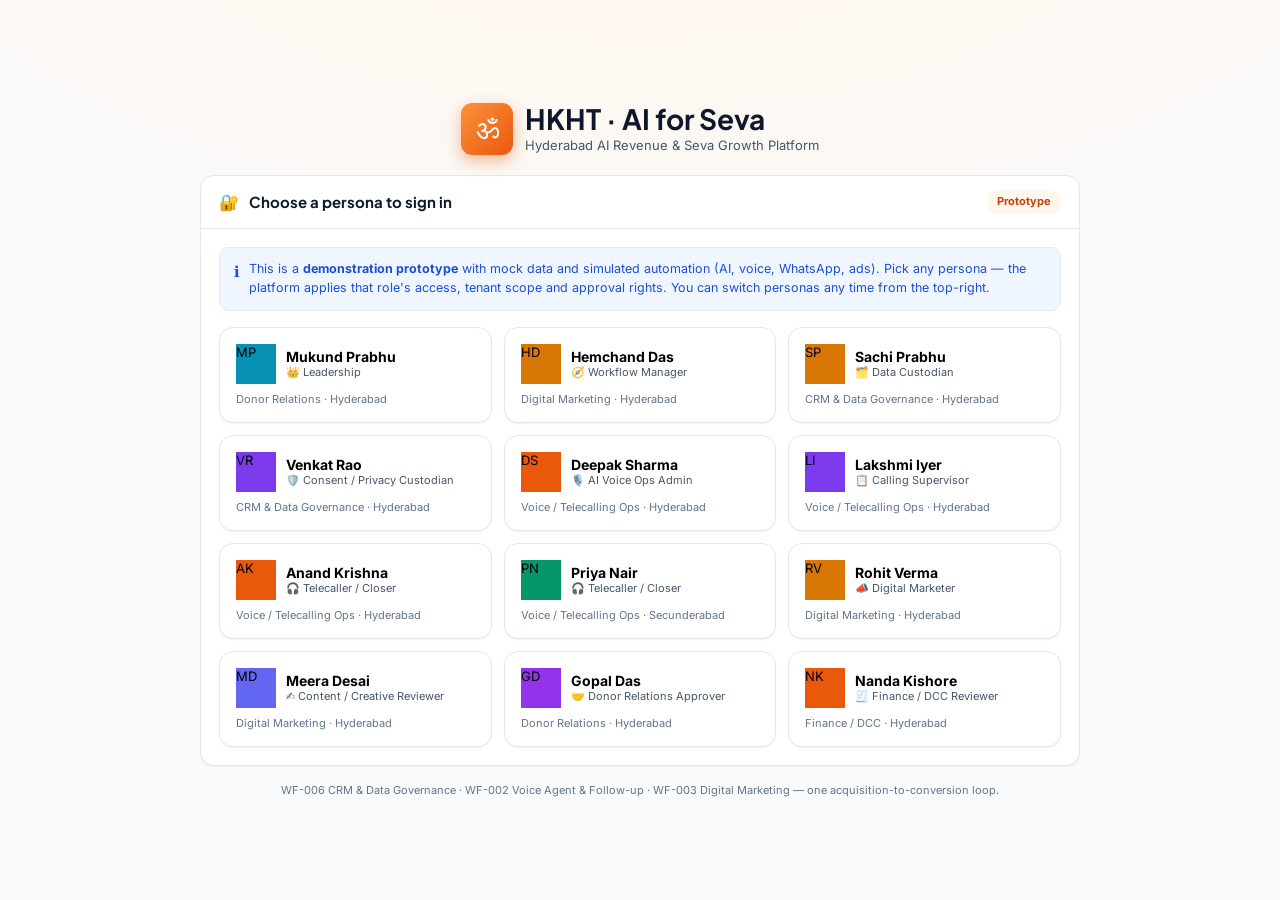
==== index.html @ 36365621 "Initial commit" ====
<!DOCTYPE html>
<html lang="en">
<head>
  <meta charset="UTF-8" />
  <meta name="viewport" content="width=device-width, initial-scale=1.0" />
  <title>HKHT · AI for Seva — Hyderabad Revenue & Seva Growth Platform</title>
  <meta name="description" content="HKHT AI for Seva — acquisition-to-conversion platform prototype (WF-006 CRM/Data Governance · WF-002 Voice Agent · WF-003 Digital Marketing)." />
  <link rel="preconnect" href="https://fonts.googleapis.com" />
  <link rel="preconnect" href="https://fonts.gstatic.com" crossorigin />
  <link href="https://fonts.googleapis.com/css2?family=Inter:wght@400;500;600;700;800&family=Plus+Jakarta+Sans:wght@600;700;800&display=swap" rel="stylesheet" />
  <link rel="stylesheet" href="css/tokens.css" />
  <link rel="stylesheet" href="css/base.css" />
  <link rel="stylesheet" href="css/layout.css" />
  <link rel="stylesheet" href="css/components.css" />
</head>
<body>
  <div id="app-root">
    <!-- App shell is rendered by js/app.js -->
    <div class="boot-splash" id="boot-splash">
      <div class="boot-mark">ॐ</div>
      <div class="boot-title">AI for Seva</div>
      <div class="boot-sub">Loading platform…</div>
    </div>
  </div>

  <!-- Toast + modal mount points -->
  <div id="toast-region" class="toast-region" aria-live="polite" aria-atomic="false"></div>
  <div id="modal-region" class="modal-region" aria-hidden="true"></div>
  <div id="drawer-region" class="drawer-region" aria-hidden="true"></div>

  <!-- Core (order matters: no ES modules, runs from file://) -->
  <script src="js/util.js"></script>
  <script src="js/seed.js"></script>
  <script src="js/store.js"></script>
  <script src="js/components.js"></script>
  <script src="js/router.js"></script>

  <!-- Screens -->
  <script src="js/screens/login.js"></script>
  <script src="js/screens/command-center.js"></script>
  <script src="js/screens/golden-journey.js"></script>
  <script src="js/screens/approvals.js"></script>
  <script src="js/screens/usage-cost.js"></script>
  <script src="js/screens/admin.js"></script>

  <!-- WF-006 -->
  <script src="js/screens/wf006-contacts.js"></script>
  <script src="js/screens/wf006-contact-detail.js"></script>
  <script src="js/screens/wf006-dedupe.js"></script>
  <script src="js/screens/wf006-quality.js"></script>
  <script src="js/screens/wf006-consent.js"></script>
  <script src="js/screens/wf006-intake.js"></script>
  <script src="js/screens/wf006-api-registry.js"></script>

  <!-- WF-002 -->
  <script src="js/screens/wf002-readiness.js"></script>
  <script src="js/screens/wf002-call-console.js"></script>
  <script src="js/screens/wf002-call-detail.js"></script>
  <script src="js/screens/wf002-tasks.js"></script>
  <script src="js/screens/wf002-whatsapp.js"></script>
  <script src="js/screens/wf002-escalations.js"></script>
  <script src="js/screens/wf002-scripts.js"></script>
  <script src="js/screens/wf002-dashboard.js"></script>

  <!-- WF-003 -->
  <script src="js/screens/wf003-campaigns.js"></script>
  <script src="js/screens/wf003-campaign-detail.js"></script>
  <script src="js/screens/wf003-builder.js"></script>
  <script src="js/screens/wf003-content.js"></script>
  <script src="js/screens/wf003-dashboard.js"></script>

  <script src="js/app.js"></script>
</body>
</html>
---- css/tokens.css ----
/* ============================================================
   AI for Seva — Design Tokens
   Warm "seva" palette: saffron/amber + deep indigo, neutral surfaces.
   ============================================================ */
:root {
  /* Brand */
  --saffron-50:#fff7ed;  --saffron-100:#ffedd5; --saffron-200:#fed7aa;
  --saffron-300:#fdba74; --saffron-400:#fb923c; --saffron-500:#f97316;
  --saffron-600:#ea580c; --saffron-700:#c2410c; --saffron-800:#9a3412;

  --indigo-50:#eef2ff;   --indigo-100:#e0e7ff;  --indigo-300:#a5b4fc;
  --indigo-500:#6366f1;  --indigo-600:#4f46e5;  --indigo-700:#4338ca;
  --indigo-800:#3730a3;  --indigo-900:#1e1b4b;

  /* Neutrals */
  --n-0:#ffffff;  --n-25:#fcfcfd; --n-50:#f8fafc; --n-100:#f1f5f9;
  --n-150:#eaeef3; --n-200:#e2e8f0; --n-300:#cbd5e1; --n-400:#94a3b8;
  --n-500:#64748b; --n-600:#475569; --n-700:#334155; --n-800:#1e293b;
  --n-900:#0f172a; --n-950:#020617;

  /* Status */
  --green-50:#ecfdf5; --green-100:#d1fae5; --green-500:#10b981; --green-600:#059669; --green-700:#047857;
  --amber-50:#fffbeb; --amber-100:#fef3c7; --amber-500:#f59e0b; --amber-600:#d97706; --amber-700:#b45309;
  --red-50:#fef2f2;   --red-100:#fee2e2;   --red-500:#ef4444;  --red-600:#dc2626;  --red-700:#b91c1c;
  --blue-50:#eff6ff;  --blue-100:#dbeafe;  --blue-500:#3b82f6; --blue-600:#2563eb;  --blue-700:#1d4ed8;
  --violet-50:#f5f3ff; --violet-100:#ede9fe; --violet-500:#8b5cf6; --violet-600:#7c3aed;
  --teal-50:#f0fdfa;  --teal-100:#ccfbf1;  --teal-500:#14b8a6; --teal-600:#0d9488;
  --pink-50:#fdf2f8;  --pink-100:#fce7f3;  --pink-500:#ec4899;

  /* Semantic */
  --bg:            var(--n-50);
  --bg-elev:       var(--n-0);
  --bg-sunken:     var(--n-100);
  --surface:       var(--n-0);
  --surface-2:     var(--n-50);
  --border:        var(--n-200);
  --border-strong: var(--n-300);
  --text:          var(--n-900);
  --text-2:        var(--n-600);
  --text-3:        var(--n-500);
  --text-inv:      var(--n-0);
  --primary:       var(--saffron-600);
  --primary-hover: var(--saffron-700);
  --primary-soft:  var(--saffron-50);
  --accent:        var(--indigo-600);
  --accent-soft:   var(--indigo-50);

  --ring: 0 0 0 3px rgba(234,88,12,.28);

  /* Typography */
  --font: 'Inter', system-ui, -apple-system, 'Segoe UI', Roboto, sans-serif;
  --font-display: 'Plus Jakarta Sans', var(--font);
  --fs-xs:11px; --fs-sm:12px; --fs-base:13px; --fs-md:14px; --fs-lg:16px;
  --fs-xl:20px; --fs-2xl:26px; --fs-3xl:34px;

  /* Radius / shadow / spacing */
  --r-sm:6px; --r-md:10px; --r-lg:14px; --r-xl:20px; --r-full:999px;
  --sh-xs:0 1px 2px rgba(15,23,42,.06);
  --sh-sm:0 1px 3px rgba(15,23,42,.08),0 1px 2px rgba(15,23,42,.04);
  --sh-md:0 4px 12px rgba(15,23,42,.08),0 2px 4px rgba(15,23,42,.04);
  --sh-lg:0 12px 32px rgba(15,23,42,.12),0 4px 8px rgba(15,23,42,.06);
  --sh-xl:0 24px 60px rgba(15,23,42,.18);

  --sidebar-w:260px;
  --topbar-h:60px;
  --maxw:1480px;
}

@media (prefers-color-scheme: dark) {
  :root.theme-auto {
    --bg:var(--n-950); --bg-elev:var(--n-900); --bg-sunken:#0b1120;
    --surface:#0f1729; --surface-2:#0b1120; --border:#1e293b; --border-strong:#334155;
    --text:#e2e8f0; --text-2:#94a3b8; --text-3:#64748b; --primary-soft:rgba(234,88,12,.12);
    --accent-soft:rgba(99,102,241,.14);
  }
}
---- css/base.css ----
/* ============================================================
   AI for Seva — Base / reset / typography / utilities
   ============================================================ */
*,*::before,*::after{box-sizing:border-box}
html,body{margin:0;padding:0}
html{-webkit-text-size-adjust:100%}
body{
  font-family:var(--font); font-size:var(--fs-base); line-height:1.5;
  color:var(--text); background:var(--bg); -webkit-font-smoothing:antialiased;
  text-rendering:optimizeLegibility;
}
h1,h2,h3,h4,h5{margin:0;font-family:var(--font-display);line-height:1.2;font-weight:700;color:var(--text)}
p{margin:0}
a{color:var(--accent);text-decoration:none}
a:hover{text-decoration:underline}
button{font-family:inherit;font-size:inherit;cursor:pointer}
input,select,textarea{font-family:inherit;font-size:inherit;color:var(--text)}
ul{margin:0;padding:0;list-style:none}
:focus-visible{outline:none;box-shadow:var(--ring);border-radius:var(--r-sm)}
img{max-width:100%;display:block}
code,kbd{font-family:ui-monospace,SFMono-Regular,Menlo,Consolas,monospace;font-size:.92em}

/* scrollbars */
*::-webkit-scrollbar{width:10px;height:10px}
*::-webkit-scrollbar-thumb{background:var(--n-300);border-radius:99px;border:2px solid transparent;background-clip:content-box}
*::-webkit-scrollbar-thumb:hover{background:var(--n-400);background-clip:content-box}
*::-webkit-scrollbar-track{background:transparent}

/* ---- text utils ---- */
.t-xs{font-size:var(--fs-xs)} .t-sm{font-size:var(--fs-sm)} .t-md{font-size:var(--fs-md)}
.t-lg{font-size:var(--fs-lg)} .t-xl{font-size:var(--fs-xl)} .t-2xl{font-size:var(--fs-2xl)}
.t-mut{color:var(--text-2)} .t-mut3{color:var(--text-3)}
.t-bold{font-weight:700} .t-semi{font-weight:600} .t-med{font-weight:500}
.t-up{text-transform:uppercase;letter-spacing:.06em;font-size:var(--fs-xs);font-weight:700;color:var(--text-3)}
.t-mono{font-family:ui-monospace,SFMono-Regular,Menlo,Consolas,monospace}
.t-right{text-align:right} .t-center{text-align:center}
.t-nowrap{white-space:nowrap}
.truncate{overflow:hidden;text-overflow:ellipsis;white-space:nowrap}
.t-num{font-variant-numeric:tabular-nums}

/* ---- layout utils ---- */
.row{display:flex;align-items:center} .col{display:flex;flex-direction:column}
.row-between{display:flex;align-items:center;justify-content:space-between}
.row-wrap{display:flex;flex-wrap:wrap;align-items:center}
.gap-2{gap:2px}.gap-4{gap:4px}.gap-6{gap:6px}.gap-8{gap:8px}.gap-10{gap:10px}
.gap-12{gap:12px}.gap-16{gap:16px}.gap-20{gap:20px}.gap-24{gap:24px}
.grow{flex:1 1 auto} .shrink0{flex-shrink:0}
.mt-4{margin-top:4px}.mt-8{margin-top:8px}.mt-12{margin-top:12px}.mt-16{margin-top:16px}.mt-20{margin-top:20px}.mt-24{margin-top:24px}
.mb-4{margin-bottom:4px}.mb-8{margin-bottom:8px}.mb-12{margin-bottom:12px}.mb-16{margin-bottom:16px}.mb-20{margin-bottom:20px}.mb-24{margin-bottom:24px}
.hidden{display:none!important}
.grid{display:grid;gap:16px}
.cols-2{grid-template-columns:repeat(2,1fr)}
.cols-3{grid-template-columns:repeat(3,1fr)}
.cols-4{grid-template-columns:repeat(4,1fr)}
.cols-auto{grid-template-columns:repeat(auto-fill,minmax(240px,1fr))}
@media(max-width:1100px){.cols-4{grid-template-columns:repeat(2,1fr)}.cols-3{grid-template-columns:repeat(2,1fr)}}
@media(max-width:720px){.cols-2,.cols-3,.cols-4{grid-template-columns:1fr}}

/* boot splash */
.boot-splash{position:fixed;inset:0;display:grid;place-content:center;justify-items:center;gap:8px;background:var(--bg);z-index:9999}
.boot-mark{font-size:48px;color:var(--primary)}
.boot-title{font-family:var(--font-display);font-weight:800;font-size:22px}
.boot-sub{color:var(--text-3);font-size:13px}

@keyframes spin{to{transform:rotate(360deg)}}
@keyframes fadeIn{from{opacity:0;transform:translateY(4px)}to{opacity:1;transform:none}}
@keyframes pulse{0%,100%{opacity:1}50%{opacity:.45}}
.anim-in{animation:fadeIn .22s ease both}
.pulse{animation:pulse 1.4s ease-in-out infinite}
.sr-only{position:absolute;width:1px;height:1px;padding:0;margin:-1px;overflow:hidden;clip:rect(0,0,0,0);border:0}
---- css/layout.css ----
/* ============================================================
   AI for Seva — App shell layout (sidebar + topbar + content)
   ============================================================ */
.app-shell{display:grid;grid-template-columns:var(--sidebar-w) 1fr;min-height:100vh}

/* ---------- Sidebar ---------- */
.sidebar{
  background:linear-gradient(180deg,var(--indigo-900),#161335 60%,#120f2c);
  color:#cdd2ee;display:flex;flex-direction:column;position:sticky;top:0;height:100vh;
  border-right:1px solid rgba(255,255,255,.06);z-index:30;
}
.sb-brand{display:flex;align-items:center;gap:10px;padding:16px 18px;border-bottom:1px solid rgba(255,255,255,.07)}
.sb-logo{width:38px;height:38px;border-radius:11px;display:grid;place-content:center;font-size:22px;
  background:linear-gradient(135deg,var(--saffron-400),var(--saffron-600));color:#fff;box-shadow:0 6px 16px rgba(234,88,12,.4);flex-shrink:0}
.sb-brand-txt b{font-family:var(--font-display);font-size:15px;color:#fff;display:block;letter-spacing:.2px}
.sb-brand-txt span{font-size:11px;color:#9aa0cf}
.sb-nav{flex:1;overflow-y:auto;padding:10px 10px 20px}
.sb-nav::-webkit-scrollbar-thumb{background:rgba(255,255,255,.16)}
.sb-group{margin-top:14px}
.sb-group-label{font-size:10.5px;text-transform:uppercase;letter-spacing:.1em;font-weight:700;color:#7d83b4;padding:6px 12px 4px;display:flex;align-items:center;gap:7px}
.sb-group-label .wf-tag{margin-left:auto;font-size:9px;background:rgba(255,255,255,.08);padding:1px 6px;border-radius:99px;color:#aeb3dc}
.sb-link{display:flex;align-items:center;gap:11px;padding:8px 12px;border-radius:9px;color:#c2c7ec;font-size:13px;font-weight:500;cursor:pointer;position:relative;transition:background .12s,color .12s}
.sb-link:hover{background:rgba(255,255,255,.07);color:#fff;text-decoration:none}
.sb-link.active{background:linear-gradient(90deg,rgba(249,115,22,.22),rgba(249,115,22,.05));color:#fff}
.sb-link.active::before{content:"";position:absolute;left:0;top:7px;bottom:7px;width:3px;border-radius:0 3px 3px 0;background:var(--saffron-400)}
.sb-link .ico{width:18px;text-align:center;font-size:15px;flex-shrink:0;opacity:.92}
.sb-link .badge-count{margin-left:auto;background:var(--saffron-500);color:#fff;font-size:10px;font-weight:700;min-width:18px;height:18px;border-radius:99px;display:grid;place-content:center;padding:0 5px}
.sb-foot{padding:12px 14px;border-top:1px solid rgba(255,255,255,.07);font-size:11px;color:#8186b5}
.sb-foot .demo-pill{display:inline-flex;align-items:center;gap:6px;background:rgba(255,255,255,.06);padding:4px 9px;border-radius:99px;color:#c9cdee;margin-bottom:8px}

/* ---------- Main ---------- */
.main-wrap{display:flex;flex-direction:column;min-width:0}
.topbar{height:var(--topbar-h);background:var(--surface);border-bottom:1px solid var(--border);
  display:flex;align-items:center;gap:14px;padding:0 22px;position:sticky;top:0;z-index:20}
.topbar .crumbs{display:flex;align-items:center;gap:7px;font-size:13px;color:var(--text-3);min-width:0}
.topbar .crumbs b{color:var(--text);font-weight:600}
.topbar-spacer{flex:1}
.content{padding:22px;max-width:var(--maxw);width:100%;margin:0 auto;flex:1}

/* tenant switcher chips in topbar */
.tenant-chip{display:flex;align-items:center;gap:8px;padding:5px 11px;border:1px solid var(--border);border-radius:var(--r-full);
  background:var(--surface);font-size:12.5px;font-weight:600;color:var(--text-2);cursor:pointer;transition:.12s}
.tenant-chip:hover{border-color:var(--border-strong);background:var(--surface-2)}
.tenant-chip .dot{width:8px;height:8px;border-radius:99px;background:var(--primary)}
.tenant-chip .ico{font-size:13px;opacity:.6}
.tenant-chip select{border:none;background:transparent;font-weight:600;color:var(--text);cursor:pointer;padding:0;font-size:12.5px}
.tenant-chip select:focus{outline:none}

.role-badge{display:flex;align-items:center;gap:8px;padding:4px 6px 4px 4px;border-radius:var(--r-full);border:1px solid var(--border);background:var(--surface);cursor:pointer}
.role-badge:hover{background:var(--surface-2)}
.avatar{width:30px;height:30px;border-radius:99px;background:linear-gradient(135deg,var(--indigo-500),var(--indigo-700));color:#fff;display:grid;place-content:center;font-weight:700;font-size:12px;flex-shrink:0}
.role-badge .who{line-height:1.15}
.role-badge .who b{font-size:12.5px;display:block}
.role-badge .who span{font-size:11px;color:var(--text-3)}

/* page header */
.page-head{display:flex;align-items:flex-start;gap:16px;margin-bottom:18px;flex-wrap:wrap}
.page-head .ph-title{font-size:var(--fs-2xl);font-weight:800;letter-spacing:-.4px}
.page-head .ph-sub{color:var(--text-2);font-size:13.5px;margin-top:3px;max-width:760px}
.page-head .ph-actions{margin-left:auto;display:flex;gap:8px;align-items:center;flex-wrap:wrap}

@media(max-width:900px){
  .app-shell{grid-template-columns:1fr}
  .sidebar{position:fixed;left:0;top:0;width:var(--sidebar-w);transform:translateX(-100%);transition:transform .2s}
  .sidebar.open{transform:none;box-shadow:var(--sh-xl)}
  .topbar .menu-btn{display:inline-grid}
  .scrim{position:fixed;inset:0;background:rgba(2,6,23,.5);z-index:25}
}
.menu-btn{display:none;place-content:center;width:36px;height:36px;border-radius:9px;border:1px solid var(--border);background:var(--surface)}
---- css/components.css ----
/* ============================================================
   AI for Seva — Components
   ============================================================ */

/* ---------- Buttons ---------- */
.btn{display:inline-flex;align-items:center;justify-content:center;gap:7px;border:1px solid var(--border);
  background:var(--surface);color:var(--text);font-weight:600;font-size:13px;padding:8px 14px;border-radius:9px;
  cursor:pointer;transition:.12s;white-space:nowrap;line-height:1}
.btn:hover{background:var(--surface-2);border-color:var(--border-strong)}
.btn:active{transform:translateY(1px)}
.btn:disabled{opacity:.5;cursor:not-allowed}
.btn .ico{font-size:14px}
.btn-primary{background:var(--primary);border-color:var(--primary);color:#fff}
.btn-primary:hover{background:var(--primary-hover);border-color:var(--primary-hover)}
.btn-accent{background:var(--accent);border-color:var(--accent);color:#fff}
.btn-accent:hover{background:var(--indigo-700)}
.btn-ghost{border-color:transparent;background:transparent}
.btn-ghost:hover{background:var(--surface-2)}
.btn-danger{background:var(--red-600);border-color:var(--red-600);color:#fff}
.btn-danger:hover{background:var(--red-700)}
.btn-success{background:var(--green-600);border-color:var(--green-600);color:#fff}
.btn-success:hover{background:var(--green-700)}
.btn-sm{padding:5px 10px;font-size:12px;border-radius:7px}
.btn-lg{padding:11px 20px;font-size:14px}
.btn-icon{padding:7px;width:34px;height:34px}
.btn-block{width:100%}

/* ---------- Cards ---------- */
.card{background:var(--surface);border:1px solid var(--border);border-radius:var(--r-lg);box-shadow:var(--sh-xs)}
.card-pad{padding:18px}
.card-head{display:flex;align-items:center;gap:10px;padding:14px 18px;border-bottom:1px solid var(--border)}
.card-head h3{font-size:15px;font-weight:700}
.card-head .ph-actions,.card-head .right{margin-left:auto;display:flex;gap:8px;align-items:center}
.card-body{padding:18px}
.card-foot{padding:12px 18px;border-top:1px solid var(--border);background:var(--surface-2);border-radius:0 0 var(--r-lg) var(--r-lg)}
.card-hover{transition:.15s;cursor:pointer}
.card-hover:hover{box-shadow:var(--sh-md);border-color:var(--border-strong);transform:translateY(-1px)}

/* ---------- KPI ---------- */
.kpi{background:var(--surface);border:1px solid var(--border);border-radius:var(--r-lg);padding:16px;box-shadow:var(--sh-xs);position:relative;overflow:hidden}
.kpi .kpi-top{display:flex;align-items:center;gap:9px;margin-bottom:10px}
.kpi .kpi-ico{width:32px;height:32px;border-radius:9px;display:grid;place-content:center;font-size:16px;background:var(--primary-soft);color:var(--primary)}
.kpi .kpi-label{font-size:12px;font-weight:600;color:var(--text-2)}
.kpi .kpi-val{font-size:27px;font-weight:800;letter-spacing:-.5px;font-variant-numeric:tabular-nums;line-height:1}
.kpi .kpi-sub{font-size:11.5px;color:var(--text-3);margin-top:6px;display:flex;align-items:center;gap:5px}
.kpi .trend{font-weight:700;font-size:11.5px;display:inline-flex;align-items:center;gap:3px}
.trend.up{color:var(--green-600)} .trend.down{color:var(--red-600)} .trend.flat{color:var(--text-3)}
.kpi-accent-amber .kpi-ico{background:var(--amber-50);color:var(--amber-600)}
.kpi-accent-green .kpi-ico{background:var(--green-50);color:var(--green-600)}
.kpi-accent-blue .kpi-ico{background:var(--blue-50);color:var(--blue-600)}
.kpi-accent-indigo .kpi-ico{background:var(--accent-soft);color:var(--accent)}
.kpi-accent-violet .kpi-ico{background:var(--violet-50);color:var(--violet-600)}
.kpi-accent-red .kpi-ico{background:var(--red-50);color:var(--red-600)}

/* ---------- Badges / pills ---------- */
.badge{display:inline-flex;align-items:center;gap:5px;font-size:11px;font-weight:700;padding:3px 9px;border-radius:var(--r-full);
  background:var(--n-100);color:var(--n-700);line-height:1.4;white-space:nowrap;border:1px solid transparent}
.badge .dot{width:6px;height:6px;border-radius:99px;background:currentColor;flex-shrink:0}
.badge-green{background:var(--green-50);color:var(--green-700)}
.badge-amber{background:var(--amber-50);color:var(--amber-700)}
.badge-red{background:var(--red-50);color:var(--red-700)}
.badge-blue{background:var(--blue-50);color:var(--blue-700)}
.badge-indigo{background:var(--accent-soft);color:var(--indigo-700)}
.badge-violet{background:var(--violet-50);color:var(--violet-600)}
.badge-teal{background:var(--teal-50);color:var(--teal-600)}
.badge-pink{background:var(--pink-50);color:var(--pink-500)}
.badge-saffron{background:var(--saffron-50);color:var(--saffron-700)}
.badge-neutral{background:var(--n-100);color:var(--n-600)}
.badge-outline{background:transparent;border-color:var(--border-strong);color:var(--text-2)}
.badge-lg{font-size:12px;padding:5px 11px}

/* risk gate */
.riskgate{display:inline-flex;align-items:center;gap:7px;font-weight:700;font-size:12px;padding:5px 12px;border-radius:var(--r-full)}
.riskgate .dot{width:10px;height:10px;border-radius:99px}
.riskgate.green{background:var(--green-50);color:var(--green-700)} .riskgate.green .dot{background:var(--green-500)}
.riskgate.amber{background:var(--amber-50);color:var(--amber-700)} .riskgate.amber .dot{background:var(--amber-500);box-shadow:0 0 0 3px var(--amber-100)}
.riskgate.red{background:var(--red-50);color:var(--red-700)} .riskgate.red .dot{background:var(--red-500)}

/* ID chip */
.idchip{display:inline-flex;align-items:center;gap:4px;font-family:ui-monospace,Menlo,Consolas,monospace;font-size:11px;font-weight:600;
  background:var(--n-100);color:var(--n-600);padding:2px 7px;border-radius:6px;border:1px solid var(--border);white-space:nowrap}
.idchip.clickable{cursor:pointer} .idchip.clickable:hover{background:var(--accent-soft);color:var(--accent);border-color:var(--indigo-300)}

/* ---------- Tables ---------- */
.tbl-wrap{overflow-x:auto;border-radius:var(--r-lg)}
table.tbl{width:100%;border-collapse:collapse;font-size:12.8px}
.tbl thead th{text-align:left;font-size:10.5px;text-transform:uppercase;letter-spacing:.06em;font-weight:700;color:var(--text-3);
  padding:10px 14px;border-bottom:1px solid var(--border);background:var(--surface-2);position:sticky;top:0;white-space:nowrap}
.tbl tbody td{padding:11px 14px;border-bottom:1px solid var(--border);vertical-align:middle;color:var(--text)}
.tbl tbody tr{transition:background .1s}
.tbl tbody tr:hover{background:var(--surface-2)}
.tbl tbody tr.clickable{cursor:pointer}
.tbl tbody tr:last-child td{border-bottom:none}
.tbl .td-strong{font-weight:600}
.tbl-compact tbody td{padding:8px 12px}
.tbl .col-num{text-align:right;font-variant-numeric:tabular-nums}

/* avatar cell */
.cell-person{display:flex;align-items:center;gap:9px}
.cell-person .av{width:30px;height:30px;border-radius:99px;display:grid;place-content:center;font-weight:700;font-size:11px;color:#fff;flex-shrink:0}
.cell-person .meta b{font-weight:600;display:block} .cell-person .meta span{font-size:11px;color:var(--text-3)}

/* ---------- Forms ---------- */
.field{display:flex;flex-direction:column;gap:5px;margin-bottom:14px}
.field label{font-size:12px;font-weight:600;color:var(--text-2)}
.field label .req{color:var(--red-500)}
.field .hint{font-size:11px;color:var(--text-3)}
.input,.select,.textarea{width:100%;border:1px solid var(--border-strong);border-radius:9px;padding:9px 11px;background:var(--surface);
  font-size:13px;color:var(--text);transition:.12s}
.input:focus,.select:focus,.textarea:focus{outline:none;border-color:var(--primary);box-shadow:var(--ring)}
.textarea{resize:vertical;min-height:84px;line-height:1.55}
.select{appearance:none;background-image:url("data:image/svg+xml,%3Csvg xmlns='http://www.w3.org/2000/svg' width='12' height='12' viewBox='0 0 24 24' fill='none' stroke='%2364748b' stroke-width='3'%3E%3Cpath d='M6 9l6 6 6-6'/%3E%3C/svg%3E");background-repeat:no-repeat;background-position:right 11px center;padding-right:30px}
.input-group{display:flex;align-items:center;gap:8px}
.search-box{position:relative;display:flex;align-items:center}
.search-box .ico{position:absolute;left:11px;color:var(--text-3);font-size:14px;pointer-events:none}
.search-box input{padding-left:32px}
.switch{position:relative;width:38px;height:22px;border-radius:99px;background:var(--n-300);cursor:pointer;transition:.15s;flex-shrink:0}
.switch.on{background:var(--green-500)}
.switch::after{content:"";position:absolute;top:2px;left:2px;width:18px;height:18px;border-radius:99px;background:#fff;transition:.15s;box-shadow:var(--sh-sm)}
.switch.on::after{left:18px}
.seg{display:inline-flex;background:var(--bg-sunken);border:1px solid var(--border);border-radius:9px;padding:3px;gap:2px}
.seg button{border:none;background:transparent;padding:6px 13px;border-radius:7px;font-weight:600;font-size:12.5px;color:var(--text-2);cursor:pointer}
.seg button.active{background:var(--surface);color:var(--text);box-shadow:var(--sh-xs)}

/* checkbox */
.chk{width:17px;height:17px;border-radius:5px;border:1.5px solid var(--border-strong);display:inline-grid;place-content:center;cursor:pointer;background:var(--surface);flex-shrink:0}
.chk.on{background:var(--primary);border-color:var(--primary);color:#fff}
.chk svg{width:11px;height:11px;stroke-width:3.5;opacity:0}
.chk.on svg{opacity:1}

/* ---------- Tabs ---------- */
.tabs{display:flex;gap:4px;border-bottom:1px solid var(--border);margin-bottom:18px;overflow-x:auto}
.tabs button{border:none;background:transparent;padding:10px 14px;font-weight:600;font-size:13px;color:var(--text-2);cursor:pointer;
  border-bottom:2px solid transparent;margin-bottom:-1px;white-space:nowrap;display:flex;align-items:center;gap:7px}
.tabs button:hover{color:var(--text)}
.tabs button.active{color:var(--primary);border-bottom-color:var(--primary)}
.tabs button .pill{background:var(--n-100);color:var(--text-2);font-size:10px;padding:1px 6px;border-radius:99px}

/* ---------- Modal / Drawer ---------- */
.modal-region,.drawer-region{position:fixed;inset:0;z-index:200;display:none}
.modal-region.show,.drawer-region.show{display:block}
.modal-scrim{position:absolute;inset:0;background:rgba(2,6,23,.55);backdrop-filter:blur(2px);animation:fadeIn .15s}
.modal{position:absolute;left:50%;top:50%;transform:translate(-50%,-50%);background:var(--surface);border-radius:var(--r-xl);
  box-shadow:var(--sh-xl);width:min(560px,calc(100vw - 32px));max-height:90vh;display:flex;flex-direction:column;animation:fadeIn .18s}
.modal.lg{width:min(820px,calc(100vw - 32px))}
.modal.xl{width:min(1040px,calc(100vw - 32px))}
.modal-head{display:flex;align-items:flex-start;gap:12px;padding:18px 20px;border-bottom:1px solid var(--border)}
.modal-head h3{font-size:17px}
.modal-head .sub{font-size:12.5px;color:var(--text-2);margin-top:2px}
.modal-head .x{margin-left:auto;width:32px;height:32px;border-radius:8px;border:1px solid var(--border);background:var(--surface);display:grid;place-content:center;cursor:pointer;flex-shrink:0}
.modal-head .x:hover{background:var(--surface-2)}
.modal-body{padding:20px;overflow-y:auto}
.modal-foot{padding:14px 20px;border-top:1px solid var(--border);display:flex;gap:8px;justify-content:flex-end;background:var(--surface-2);border-radius:0 0 var(--r-xl) var(--r-xl)}

.drawer{position:absolute;right:0;top:0;height:100%;background:var(--surface);box-shadow:var(--sh-xl);width:min(560px,100vw);
  display:flex;flex-direction:column;animation:drawerIn .2s ease}
.drawer.wide{width:min(760px,100vw)}
@keyframes drawerIn{from{transform:translateX(100%)}to{transform:none}}
.drawer-head{display:flex;align-items:flex-start;gap:12px;padding:18px 20px;border-bottom:1px solid var(--border)}
.drawer-body{padding:20px;overflow-y:auto;flex:1}
.drawer-foot{padding:14px 20px;border-top:1px solid var(--border);display:flex;gap:8px;background:var(--surface-2)}

/* ---------- Toast ---------- */
.toast-region{position:fixed;right:20px;bottom:20px;z-index:300;display:flex;flex-direction:column;gap:10px;max-width:380px}
.toast{display:flex;gap:11px;align-items:flex-start;background:var(--n-900);color:#fff;padding:13px 15px;border-radius:11px;box-shadow:var(--sh-lg);animation:fadeIn .2s}
.toast .t-ico{font-size:17px;line-height:1.3}
.toast b{display:block;font-size:13px;margin-bottom:1px}
.toast span{font-size:12px;color:#cbd5e1}
.toast.success{background:#053f2e;border:1px solid #0c7a55} .toast.success .t-ico{color:#34d399}
.toast.error{background:#450a0a;border:1px solid #b91c1c} .toast.error .t-ico{color:#fca5a5}
.toast.info{background:#0c1f3f;border:1px solid #1d4ed8} .toast.info .t-ico{color:#93c5fd}
.toast.warn{background:#451a03;border:1px solid #b45309} .toast.warn .t-ico{color:#fcd34d}

/* ---------- Misc blocks ---------- */
.empty{text-align:center;padding:48px 20px;color:var(--text-3)}
.empty .e-ico{font-size:40px;margin-bottom:10px;opacity:.5}
.empty b{display:block;color:var(--text-2);font-size:14px;margin-bottom:4px}

.bar{height:7px;border-radius:99px;background:var(--n-150);overflow:hidden}
.bar>span{display:block;height:100%;border-radius:99px;background:var(--primary)}
.bar.green>span{background:var(--green-500)} .bar.amber>span{background:var(--amber-500)} .bar.red>span{background:var(--red-500)}
.bar.blue>span{background:var(--blue-500)} .bar.indigo>span{background:var(--accent)}

.ring-stat{--p:0;width:96px;height:96px;border-radius:99px;display:grid;place-content:center;
  background:conic-gradient(var(--primary) calc(var(--p)*1%),var(--n-150) 0);position:relative}
.ring-stat::before{content:"";position:absolute;inset:9px;border-radius:99px;background:var(--surface)}
.ring-stat .rv{position:relative;font-weight:800;font-size:20px}
.ring-stat.green{--clr:var(--green-500)}

.note{padding:12px 14px;border-radius:10px;font-size:12.5px;display:flex;gap:9px;align-items:flex-start;line-height:1.5}
.note .ni{flex-shrink:0;font-size:15px;margin-top:1px}
.note-info{background:var(--blue-50);color:var(--blue-700);border:1px solid var(--blue-100)}
.note-amber{background:var(--amber-50);color:var(--amber-700);border:1px solid var(--amber-100)}
.note-green{background:var(--green-50);color:var(--green-700);border:1px solid var(--green-100)}
.note-red{background:var(--red-50);color:var(--red-700);border:1px solid var(--red-100)}
.note-violet{background:var(--violet-50);color:var(--violet-600);border:1px solid var(--violet-100)}

/* timeline */
.timeline{position:relative;padding-left:26px}
.timeline::before{content:"";position:absolute;left:8px;top:4px;bottom:4px;width:2px;background:var(--border)}
.tl-item{position:relative;padding-bottom:18px}
.tl-item:last-child{padding-bottom:0}
.tl-dot{position:absolute;left:-22px;top:2px;width:16px;height:16px;border-radius:99px;background:var(--surface);border:2px solid var(--primary);display:grid;place-content:center}
.tl-dot.accent{border-color:var(--accent)} .tl-dot.green{border-color:var(--green-500)} .tl-dot.amber{border-color:var(--amber-500)} .tl-dot.red{border-color:var(--red-500)}
.tl-item .tl-time{font-size:11px;color:var(--text-3)}
.tl-item .tl-title{font-weight:600;font-size:13px;margin:1px 0 2px}
.tl-item .tl-desc{font-size:12px;color:var(--text-2);line-height:1.5}

/* AI block */
.ai-block{border:1px solid var(--indigo-100);background:linear-gradient(135deg,var(--accent-soft),var(--surface));border-radius:12px;padding:14px 16px}
.ai-block .ai-head{display:flex;align-items:center;gap:8px;font-weight:700;font-size:12px;color:var(--accent);margin-bottom:8px;text-transform:uppercase;letter-spacing:.04em}
.ai-block .ai-head .spark{font-size:14px}

/* approval gate banner */
.approval-gate{display:flex;align-items:center;gap:12px;padding:12px 16px;border-radius:11px;border:1px dashed var(--amber-500);background:var(--amber-50)}
.approval-gate.approved{border-style:solid;border-color:var(--green-500);background:var(--green-50)}
.approval-gate.rejected{border-color:var(--red-500);background:var(--red-50)}
.approval-gate .ag-ico{font-size:20px}

/* stat list */
.statline{display:flex;align-items:center;justify-content:space-between;padding:9px 0;border-bottom:1px solid var(--border)}
.statline:last-child{border-bottom:none}
.statline .sl-label{font-size:12.5px;color:var(--text-2)}
.statline .sl-val{font-weight:700;font-variant-numeric:tabular-nums}

/* mini sparkline / bars chart */
.barchart{display:flex;align-items:flex-end;gap:6px;height:120px}
.barchart .bc{flex:1;display:flex;flex-direction:column;align-items:center;gap:6px;height:100%;justify-content:flex-end}
.barchart .bc .bcb{width:100%;max-width:38px;border-radius:6px 6px 0 0;background:linear-gradient(180deg,var(--saffron-400),var(--saffron-600));min-height:3px;transition:height .3s}
.barchart .bc .bcl{font-size:10px;color:var(--text-3)}
.barchart .bc .bcv{font-size:10.5px;font-weight:700}

.funnel-step{display:flex;align-items:center;gap:12px;margin-bottom:8px}
.funnel-step .fs-bar{height:34px;border-radius:8px;background:linear-gradient(90deg,var(--indigo-500),var(--indigo-600));display:flex;align-items:center;padding:0 12px;color:#fff;font-weight:700;font-size:13px;min-width:60px;transition:width .4s}
.funnel-step .fs-meta{font-size:12px;color:var(--text-2)}
.funnel-step:nth-child(2) .fs-bar{background:linear-gradient(90deg,var(--indigo-400,#818cf8),var(--indigo-500))}
.funnel-step:nth-child(3) .fs-bar{background:linear-gradient(90deg,var(--saffron-400),var(--saffron-500))}
.funnel-step:nth-child(4) .fs-bar{background:linear-gradient(90deg,var(--saffron-500),var(--saffron-600))}
.funnel-step:nth-child(5) .fs-bar{background:linear-gradient(90deg,var(--green-500),var(--green-600))}

/* dropdown menu */
.menu-pop{position:absolute;background:var(--surface);border:1px solid var(--border);border-radius:11px;box-shadow:var(--sh-lg);padding:6px;z-index:210;min-width:200px;animation:fadeIn .12s}
.menu-pop .mi{display:flex;align-items:center;gap:10px;padding:8px 11px;border-radius:8px;font-size:13px;cursor:pointer;color:var(--text)}
.menu-pop .mi:hover{background:var(--surface-2)}
.menu-pop .mi.active{background:var(--accent-soft);color:var(--accent);font-weight:600}
.menu-pop .mi .ico{font-size:14px;width:16px;text-align:center}
.menu-pop .sep{height:1px;background:var(--border);margin:5px 4px}
.menu-pop .mh{font-size:10.5px;text-transform:uppercase;letter-spacing:.05em;color:var(--text-3);font-weight:700;padding:6px 11px 3px}

/* filter bar */
.filterbar{display:flex;align-items:center;gap:10px;flex-wrap:wrap;margin-bottom:14px}
.filterbar .search-box{flex:1;min-width:200px;max-width:340px}

.chips{display:flex;gap:6px;flex-wrap:wrap}
.fchip{padding:5px 11px;border:1px solid var(--border);border-radius:99px;font-size:12px;font-weight:600;color:var(--text-2);cursor:pointer;background:var(--surface)}
.fchip:hover{border-color:var(--border-strong)}
.fchip.active{background:var(--n-900);color:#fff;border-color:var(--n-900)}

/* live call console */
.callstage{background:linear-gradient(135deg,#1a1740,#241c50);border-radius:16px;padding:24px;color:#e6e8ff;position:relative;overflow:hidden}
.callstage .pulse-ring{position:absolute;width:200px;height:200px;border-radius:99px;border:2px solid rgba(249,115,22,.3);top:-60px;right:-40px}
.waveform{display:flex;align-items:center;gap:3px;height:36px}
.waveform span{width:3px;background:var(--saffron-400);border-radius:99px;animation:wave 1s ease-in-out infinite}
@keyframes wave{0%,100%{height:6px}50%{height:30px}}
.transcript-line{display:flex;gap:10px;margin-bottom:12px;animation:fadeIn .3s}
.transcript-line .who{font-size:10.5px;font-weight:700;text-transform:uppercase;letter-spacing:.04em;flex-shrink:0;width:64px;padding-top:2px}
.transcript-line.agent .who{color:var(--saffron-400)}
.transcript-line.contact .who{color:var(--indigo-300)}
.transcript-line .txt{font-size:13px;line-height:1.5}

/* progress steps */
.steps{display:flex;align-items:center;gap:0;margin-bottom:18px}
.steps .step{display:flex;align-items:center;gap:8px;flex:1}
.steps .step .sc{width:26px;height:26px;border-radius:99px;display:grid;place-content:center;font-weight:700;font-size:12px;background:var(--n-150);color:var(--text-3);flex-shrink:0}
.steps .step.done .sc{background:var(--green-500);color:#fff}
.steps .step.active .sc{background:var(--primary);color:#fff}
.steps .step .sl{font-size:12px;font-weight:600;color:var(--text-2)}
.steps .step.active .sl,.steps .step.done .sl{color:var(--text)}
.steps .step .line{flex:1;height:2px;background:var(--n-150);margin:0 8px}
.steps .step.done .line{background:var(--green-500)}
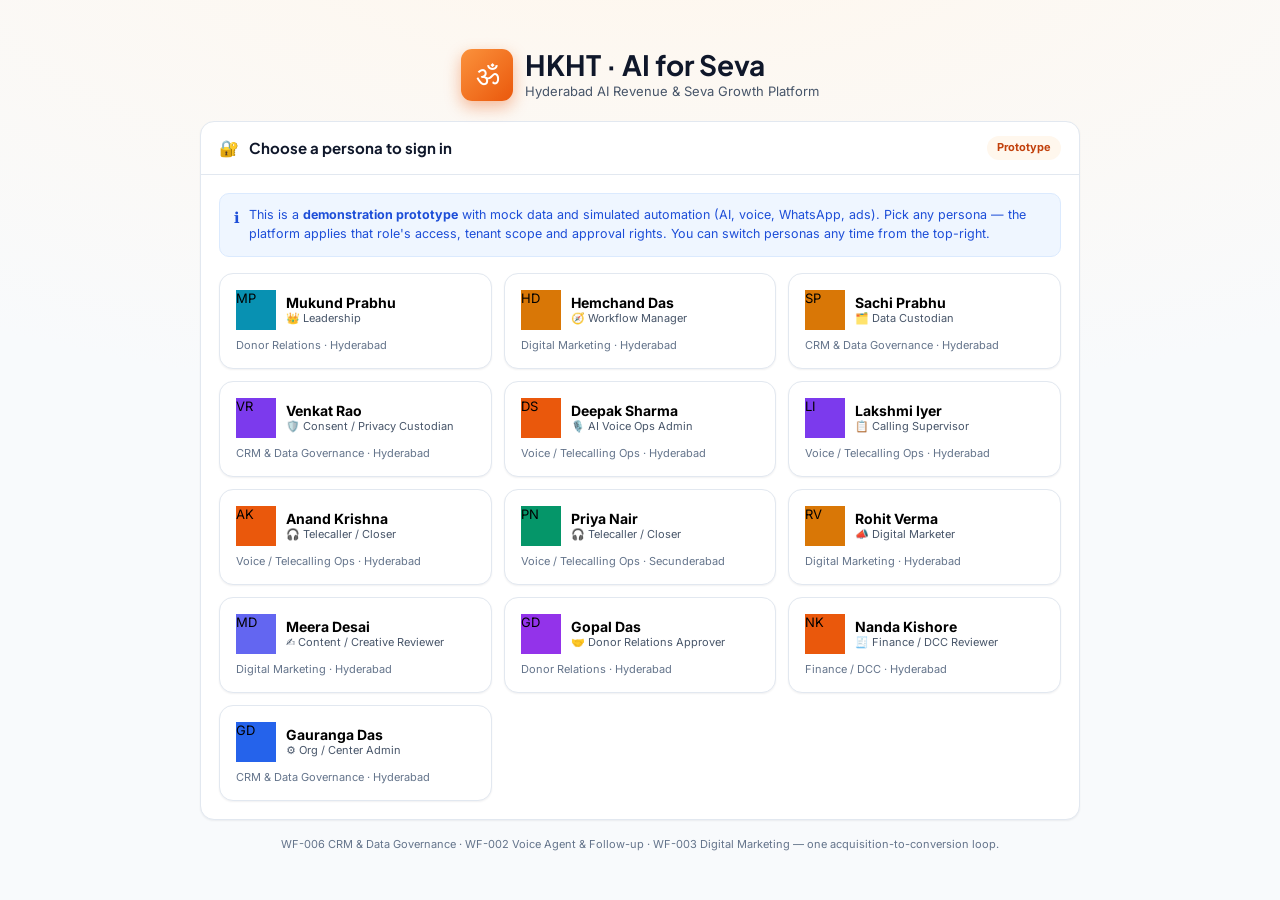
==== commit 00b6ef90: "feat: add WF-003 and WF-006 screens for marketing dashboard, campaign learning, donor propensity, re" ====
--- a/index.html
+++ b/index.html
@@ -42,6 +42,8 @@
   <script src="js/screens/approvals.js"></script>
   <script src="js/screens/usage-cost.js"></script>
   <script src="js/screens/admin.js"></script>
+  <script src="js/screens/continuity.js"></script>
+  <script src="js/screens/kcke.js"></script>
 
   <!-- WF-006 -->
   <script src="js/screens/wf006-contacts.js"></script>
@@ -51,6 +53,9 @@
   <script src="js/screens/wf006-consent.js"></script>
   <script src="js/screens/wf006-intake.js"></script>
   <script src="js/screens/wf006-api-registry.js"></script>
+  <script src="js/screens/wf006-segments.js"></script>
+  <script src="js/screens/wf006-relationships.js"></script>
+  <script src="js/screens/wf006-sync.js"></script>
 
   <!-- WF-002 -->
   <script src="js/screens/wf002-readiness.js"></script>
@@ -68,6 +73,11 @@
   <script src="js/screens/wf003-builder.js"></script>
   <script src="js/screens/wf003-content.js"></script>
   <script src="js/screens/wf003-dashboard.js"></script>
+  <script src="js/screens/wf003-creative.js"></script>
+  <script src="js/screens/wf003-remarketing.js"></script>
+  <script src="js/screens/wf003-learning.js"></script>
+  <script src="js/screens/wf003-triggers.js"></script>
+  <script src="js/screens/wf003-propensity.js"></script>
 
   <script src="js/app.js"></script>
 </body>
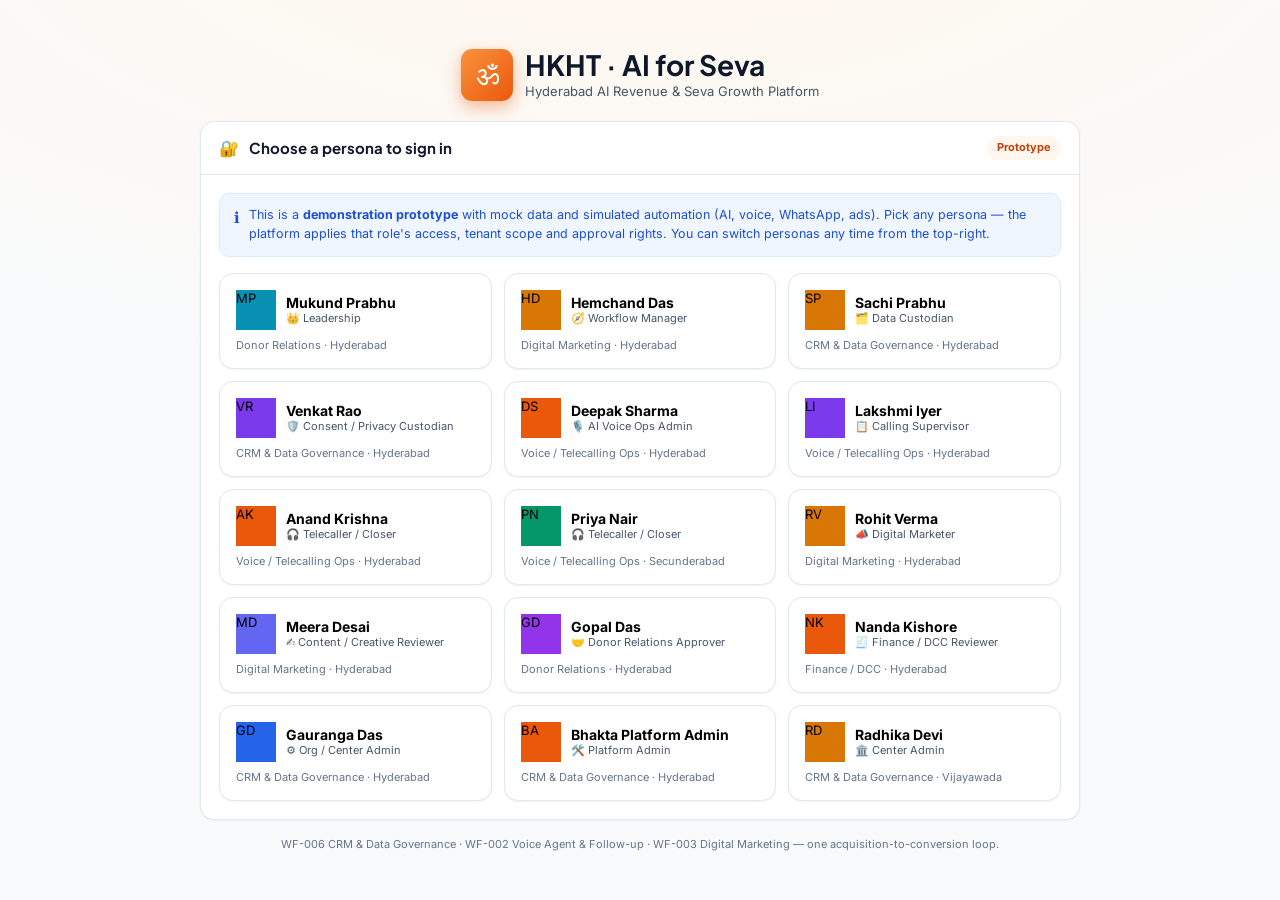
==== commit 6d9dd728: "feat: add billing and statements screen with comprehensive billing features feat: implement my work " ====
--- a/index.html
+++ b/index.html
@@ -44,6 +44,13 @@
   <script src="js/screens/admin.js"></script>
   <script src="js/screens/continuity.js"></script>
   <script src="js/screens/kcke.js"></script>
+  <script src="js/screens/ai-performance.js"></script>
+  <script src="js/screens/attribution.js"></script>
+  <script src="js/screens/golive.js"></script>
+  <script src="js/screens/mywork.js"></script>
+  <script src="js/screens/rework.js"></script>
+  <script src="js/screens/sla-board.js"></script>
+  <script src="js/screens/billing.js"></script>
 
   <!-- WF-006 -->
   <script src="js/screens/wf006-contacts.js"></script>
